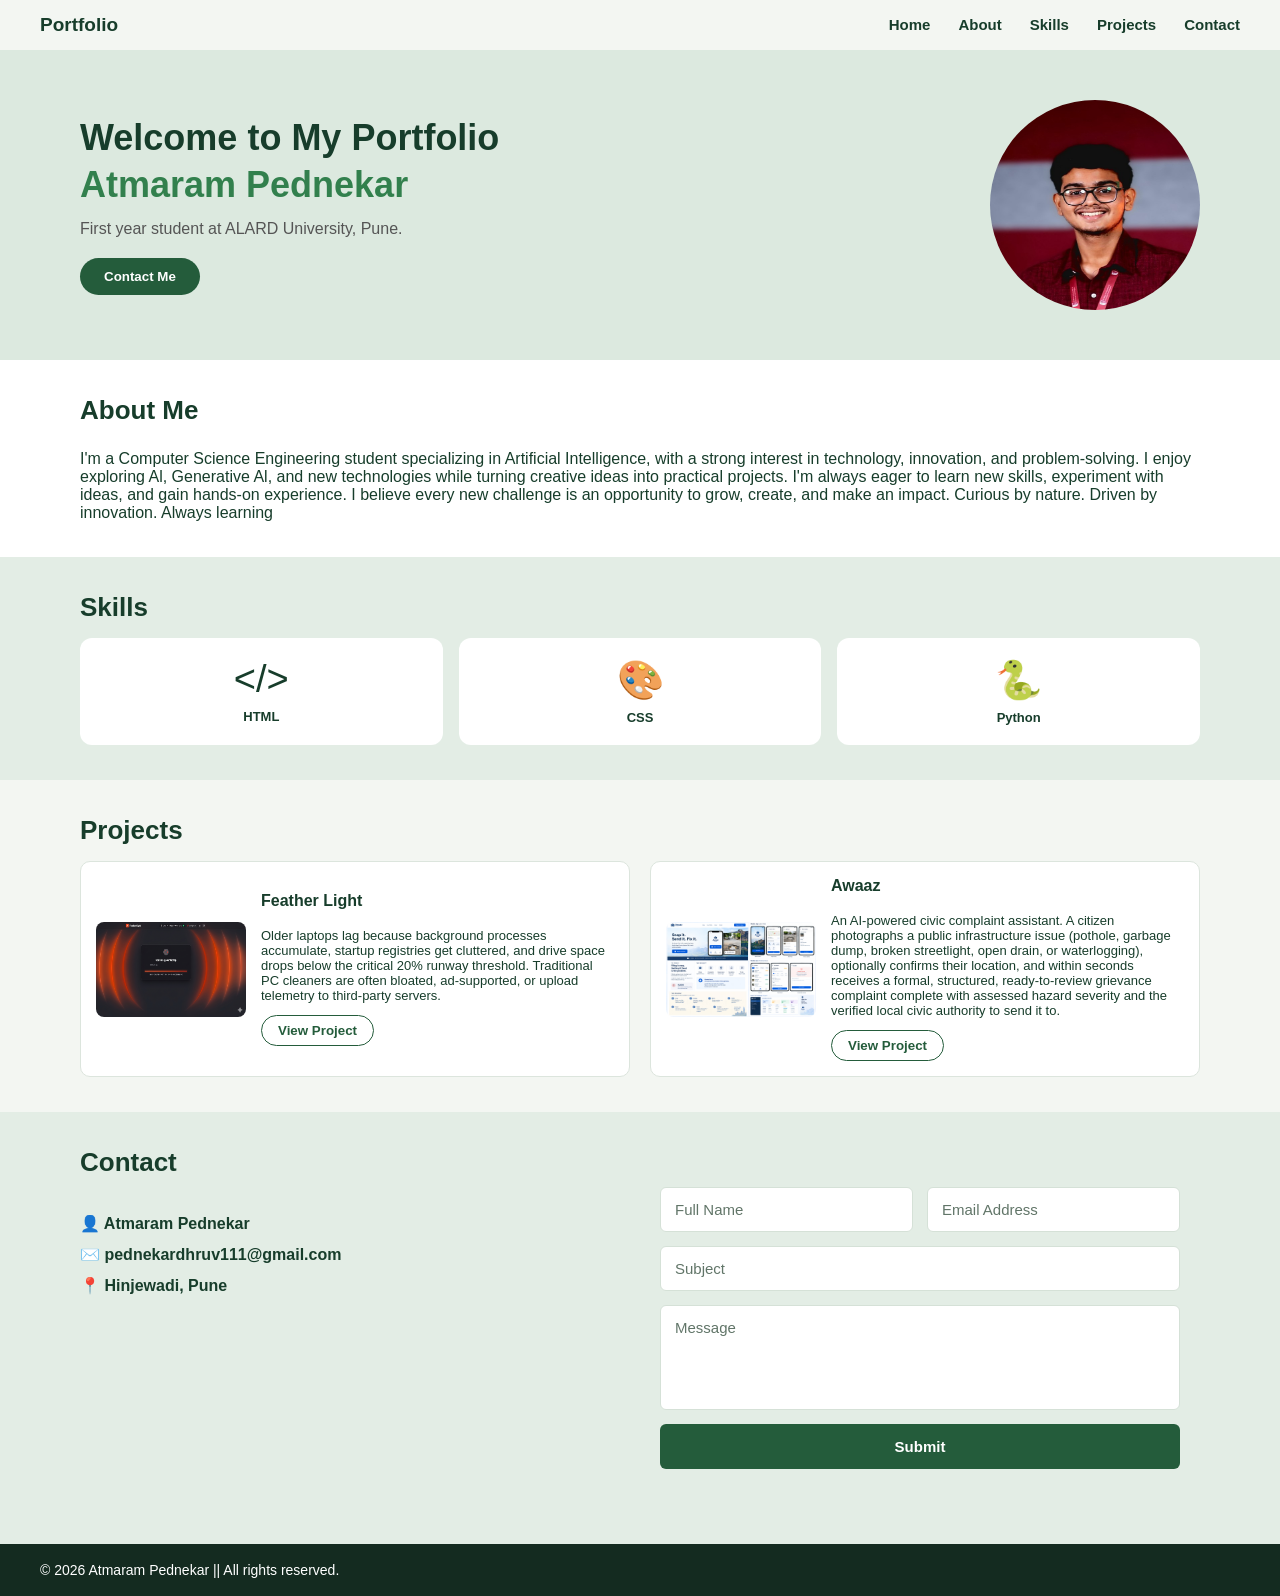
==== portfolio.html @ 35f2d5b9 "My first commit" ====
<!DOCTYPE html>
<html>
    <head>
        <meta charset="utf-8">
        <link rel="stylesheet" href="style.css">
    </head>
    <body>
        <main>
            <nav>
                <div class="heading">Portfolio</div>
                <ul>
                    <li><a href="#">Home</a></li>
                    <li><a href="#about">About</a></li>
                    <li><a href="#skills">Skills</a></li>
                    <li><a href="#projects">Projects</a></li>
                    <li><a href="#contact">Contact</a></li>
                </ul>
            </nav>

            <div class="top">
                <div>
                    <h1>Welcome to My Portfolio<br><span>Atmaram Pednekar</span></h1>
                    <p>First year student at ALARD University, Pune.</p>
                    <button class="btn">Contact Me</button>
                </div>
                <img src="profile.jpg" class="PP">
            </div>

            <section class="About" id="about">
                <div style="flex:1">
                    <h2>About Me</h2><br>
                    <p>I'm a Computer Science Engineering student specializing in Artificial Intelligence, with a strong interest in technology, innovation, and problem-solving. I enjoy exploring Al, Generative Al, and new technologies while turning creative ideas into practical projects. I'm always eager to learn new skills, experiment with ideas, and gain hands-on experience. I believe every new challenge is an opportunity to grow, create, and make an impact. Curious by nature. Driven by innovation. Always learning</p>
                </div>
            </section>

            <section class="Skillset" id="skills">
                <h2>Skills</h2>
                <div class="skills">
                    <div class="skill 1"><span>&lt;/&gt;</span><b>HTML</b></div>
                    <div class="skill 2"><span>🎨</span><b>CSS</b></div>
                    <div class="skill 3"><span>🐍</span><b>Python</b></div>
                </div>
            </section>

            <section id="projects">
                <h2>Projects</h2>
                <div class="myProjects">
                    <div class="project">
                        <img class="Pi" src="project1.png">
                        <div>
                            <b>Feather Light</b>
                            <br>
                            <br>
                            <p>Older laptops lag because background processes accumulate, startup registries get cluttered, and drive space drops below the critical 20% runway threshold. Traditional PC cleaners are often bloated, ad-supported, or upload telemetry to third-party servers.</p>
                            <button class="btn2">View Project</button>
                        </div>
                    </div>
                    <div class="project">
                        <img class="Pi" src="project2.jpeg">
                        <div>
                            <b>Awaaz</b>
                            <br>
                            <br>
                            <p>An AI-powered civic complaint assistant. A citizen photographs a public infrastructure issue (pothole, garbage dump, broken streetlight, open drain, or waterlogging), optionally confirms their location, and within seconds receives a formal, structured, ready-to-review grievance complaint complete with assessed hazard severity and the verified local civic authority to send it to.</p>
                            <button class="btn2">View Project</button>
                        </div>
                    </div>
                </div>
            </section>

            <section class="contactMe" id="contact">
                <div>
                    <h2>Contact</h2><br>
                    <div class="contact_info">
                      <p>👤 Atmaram Pednekar</p>
                      <p>✉️ pednekardhruv111@gmail.com</p>
                      <p>📍 Hinjewadi, Pune</p>
                    </div>
                </div>
                <section class="conSec">
                    <div class="conGrid">
                        <div class="field">Full Name</div>
                        <div class="field">Email Address</div>
                        <div class="field streched">Subject</div>
                        <div class="field streched box">Message</div>
                        <button type="button" class="submitBtn streched">Submit</button>
                    </div>
                </section>
            </section>

            <footer>
                <p>© 2026 Atmaram Pednekar || All rights reserved.</p>
            </footer>
        </main>
    </body>
</html>
---- style.css ----
*{
    margin: 0;
    padding: 0;
    box-sizing: border-box;
    font-family: Arial, sans-serif
}

body{
    background: #F3F6F2;
    color: #173D2B
}


nav{
    display: flex;
    justify-content: space-between;
    align-items: center;
    background: #F3F6F2;
    padding: 14px 40px;
    top: 0;
    box-shadow: 0 2px 8px rgba(0,0,0,.08)
}


.heading{
    font-weight: 800;
    font-size: 19px
}


nav ul{
    display: flex;
    list-style: none;
    gap: 28px
}


nav a{
    text-decoration: none;
    color: #173D2B;
    font-weight: 600;
    font-size: 15px
}


nav a:hover{
    color: #32804D;
    border-bottom: 3px solid #32804D;
    padding-bottom: 4px
}


.top{
    display: flex;
    justify-content: space-between;
    align-items: center;
    background: #DCE9DF;
    padding: 50px 80px;
    overflow: hidden
}


.top h1{
    font-size: 36px;
    line-height: 1.3
}


.top h1 span{
    color: #32804D
}

.top p{
    color: #555555;
    margin: 12px 0 20px

}


.btn{
    background: #245C3B;
    color: #fff;
    border: none;
    padding: 11px 24px;
    border-radius: 20px;
    font-weight: 700;
    cursor: pointer
}

.btn:hover{
    color: #fff;
    background-color: #173D2B;
    border: none;
    padding: 11px 24px;
    border-radius: 20px;
    font-weight: 700;
    cursor: pointer;
}

.PP{
    width: 210px;
    height: 210px;
    background: #C9D9CC;
    border-radius: 100%;
    display: flex;
    align-items: center;
    justify-content: center;
    font-size: 110px;
    color: #456B50
}


section{
    padding: 35px 80px
}

h2{
    font-size: 26px;
    margin-bottom: 6px
}


h2::after{
    display: block;
    width: 35px;
    height: 4px;
    background: #32804D;
    border-radius: 5px;
    margin-top: 4px
}


.Skillset{
    background: #E3EDE5
}


.About{
    display: flex;
    gap: 50px;
    align-items: center;
    background: #FFFFFF
}



.AboutP{
    width: 340px;
    height: 190px;
    background: #D5E1D7;
    border-radius: 10px;
    display: flex;
    align-items: center;
    justify-content: center;
    font-size: 65px;
    color: #718C77
}


.skills{
    display: flex;
    gap: 16px;
    margin-top: 15px
}

.skill{
    flex: 1;
    background: #FFFFFF;
    padding: 20px 10px;
    text-align: center;
    border-radius: 12px
}


.skill span{
    font-size: 38px;
    display: block
}

.skill b{
    display: block;
    margin-top: 8px;
    font-size: 13px
}


.myProjects{
    display: flex;
    gap: 20px;
    margin-top: 15px
}


.project{
    flex: 1;
    display: flex;
    gap: 15px;
    background: #FFFFFF;
    border: 1px solid #DCE5DD;
    padding: 15px;
    border-radius: 10px;
    align-items: center
}


.Pi{
    width: 150px;
    height: 95px;
    background: #D5E1D7;
    border-radius: 8px;
    display: flex;
    align-items: center;
    justify-content: center;
    font-size: 45px;
    color: #718C77;
    flex-shrink: 0
}


.project p{
    font-size: 13px
}

.btn2{
    margin-top: 12px;
    background: #FFFFFF;
    color: #245C3B;
    border: 1.5px solid #245C3B;
    padding: 7px 16px;
    border-radius: 20px;
    font-weight: 700;
    cursor: pointer
}

.btn2:hover{
    color: #fff;
    background-color: #245C3B;
    margin-top: 12px;
    border: 1.5px solid #173D2B;
}


.contactMe{
    display: flex;
    justify-content: space-between;
    gap: 40px;
    background: #E3EDE5
}


.contact_info p{
    margin: 12px 0;
    font-weight: 600

}




.conSec {
  background-color: #E3EDE5;
  width: 50%;
  padding: 40px 20px;
  font-family: "Segoe UI", Roboto, sans-serif;
}

.conGrid {
  display: grid;
  grid-template-columns: repeat(2, 1fr);
  gap: 14px;
  max-width: 720px;
  margin: 0 auto;
}

.field {
  background-color: #FFFFFF;
  border: 1px solid #D5E1D7;
  border-radius: 6px;
  padding: 13px 14px;
  color: #617568;
  font-size: 15px;
  user-select: none;
}

.streched {
  grid-column: 1 / -1;
}

.box {
  min-height: 105px;
}

.submitBtn {
  background-color: #245C3B;
  color: #ffffff;
  border: none;
  border-radius: 6px;
  padding: 14px;
  font-size: 15px;
  font-weight: 600;
  cursor: pointer;
  transition: background-color 0.2s ease;
}

.submitBtn:hover {
  background-color: #173D2B;
}

footer{
    background:#142B20;
    color:#fff;
    display:flex;
    justify-content:space-between;
    padding:18px 40px;
    font-size:14px
}


@media(max-width:768px){
    section,.intro{
        padding:25px 20px
    }

    .intro,.about,.contact,.projects,.skills{
        flex-direction:column
    }

    nav ul{
        display:none
    }
}

footer span{
    font-size:20px;
    margin-left:10px
}
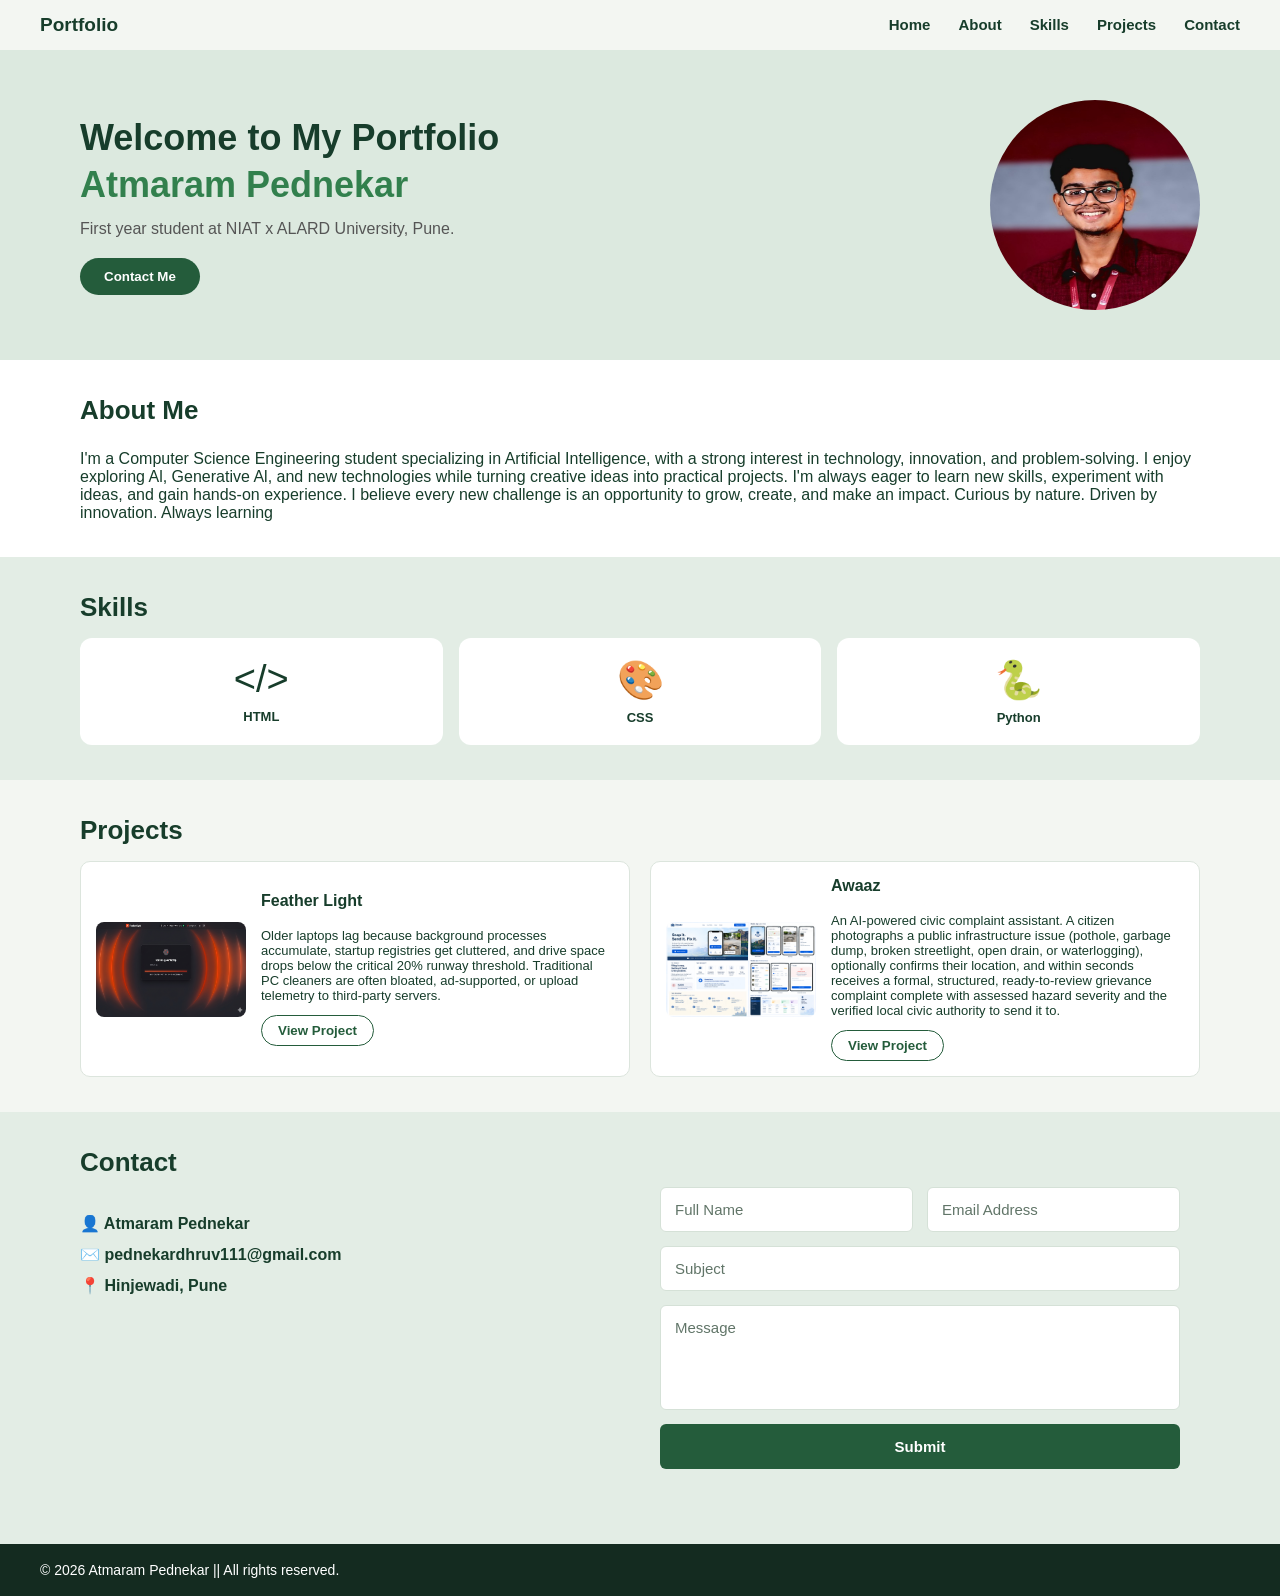
==== commit 81c02b1a: "my 2nd commit" ====
--- a/portfolio.html
+++ b/portfolio.html
@@ -20,7 +20,7 @@
             <div class="top">
                 <div>
                     <h1>Welcome to My Portfolio<br><span>Atmaram Pednekar</span></h1>
-                    <p>First year student at ALARD University, Pune.</p>
+                    <p>First year student at NIAT x ALARD University, Pune.</p>
                     <button class="btn">Contact Me</button>
                 </div>
                 <img src="profile.jpg" class="PP">
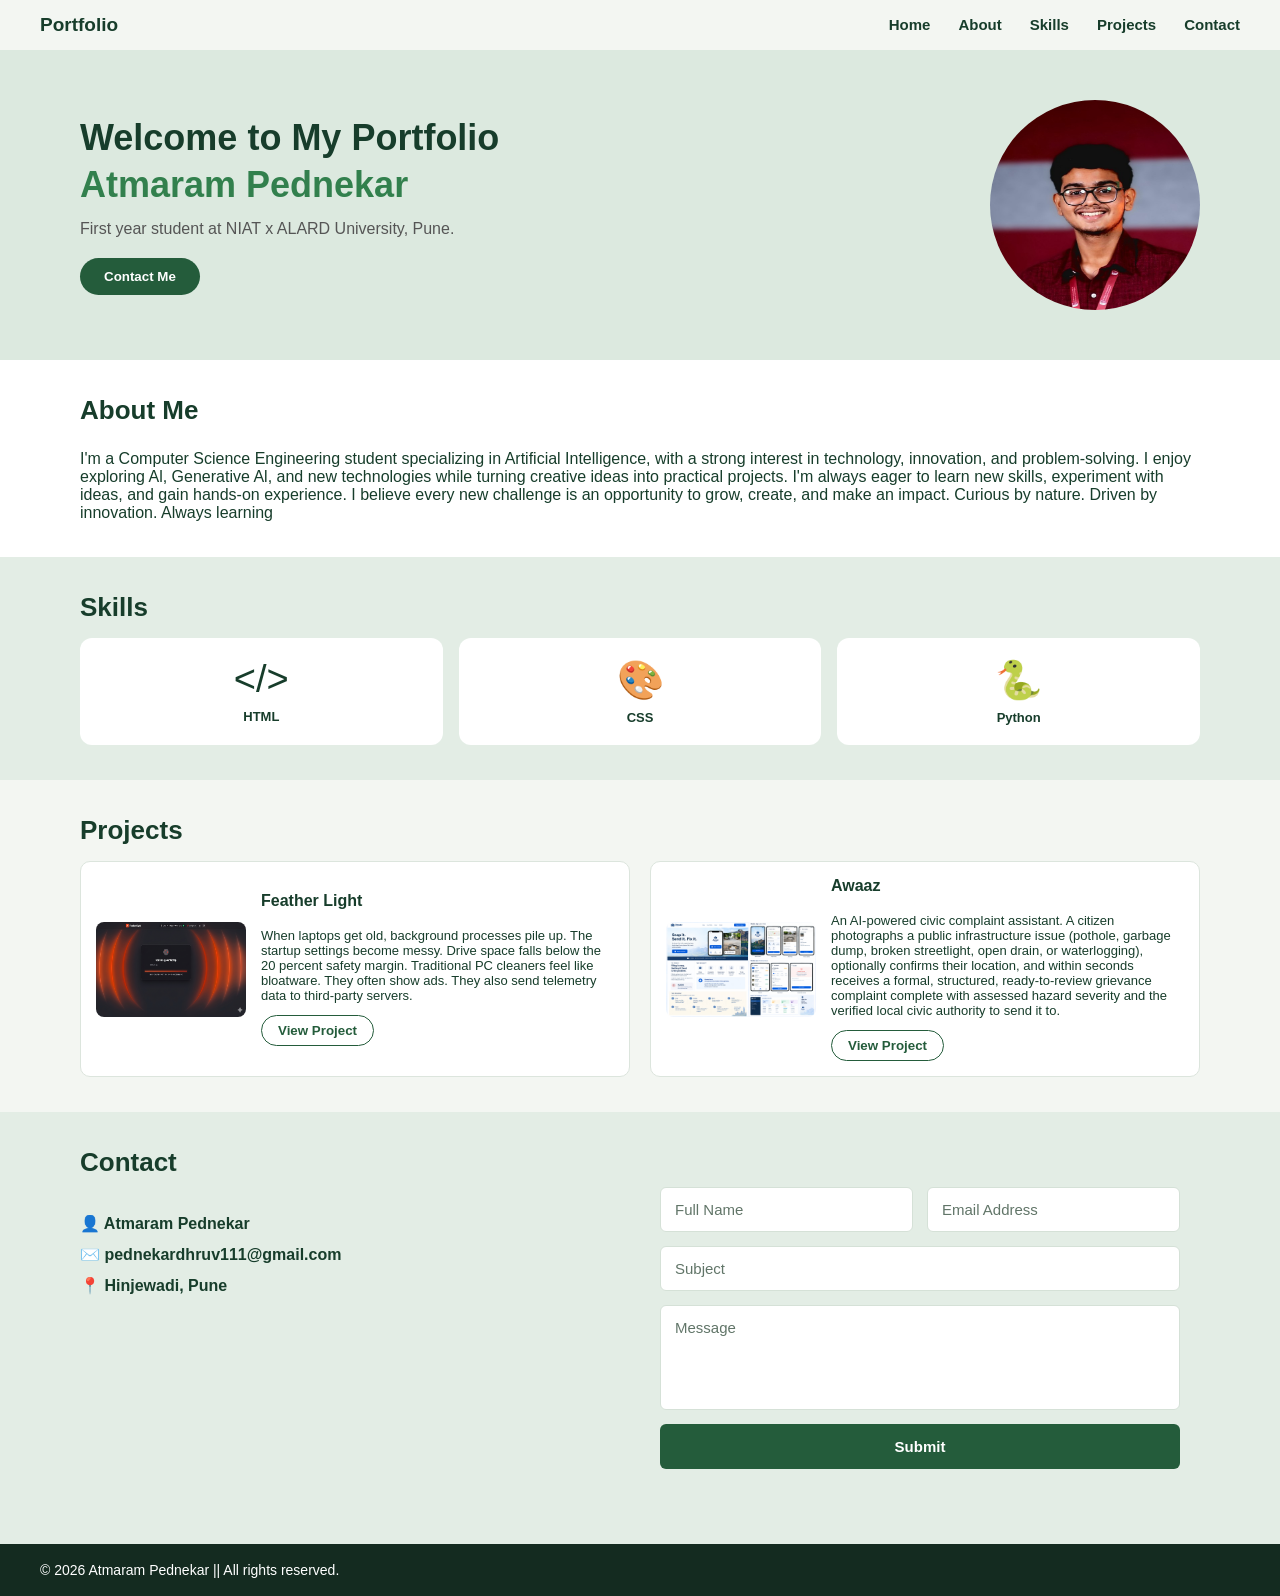
==== commit 22d92bba: "my 3rd commit" ====
--- a/portfolio.html
+++ b/portfolio.html
@@ -51,7 +51,7 @@
                             <b>Feather Light</b>
                             <br>
                             <br>
-                            <p>Older laptops lag because background processes accumulate, startup registries get cluttered, and drive space drops below the critical 20% runway threshold. Traditional PC cleaners are often bloated, ad-supported, or upload telemetry to third-party servers.</p>
+                            <p>When laptops get old, background processes pile up. The startup settings become messy. Drive space falls below the 20 percent safety margin. Traditional PC cleaners feel like bloatware. They often show ads. They also send telemetry data to third‑party servers.</p>
                             <button class="btn2">View Project</button>
                         </div>
                     </div>
